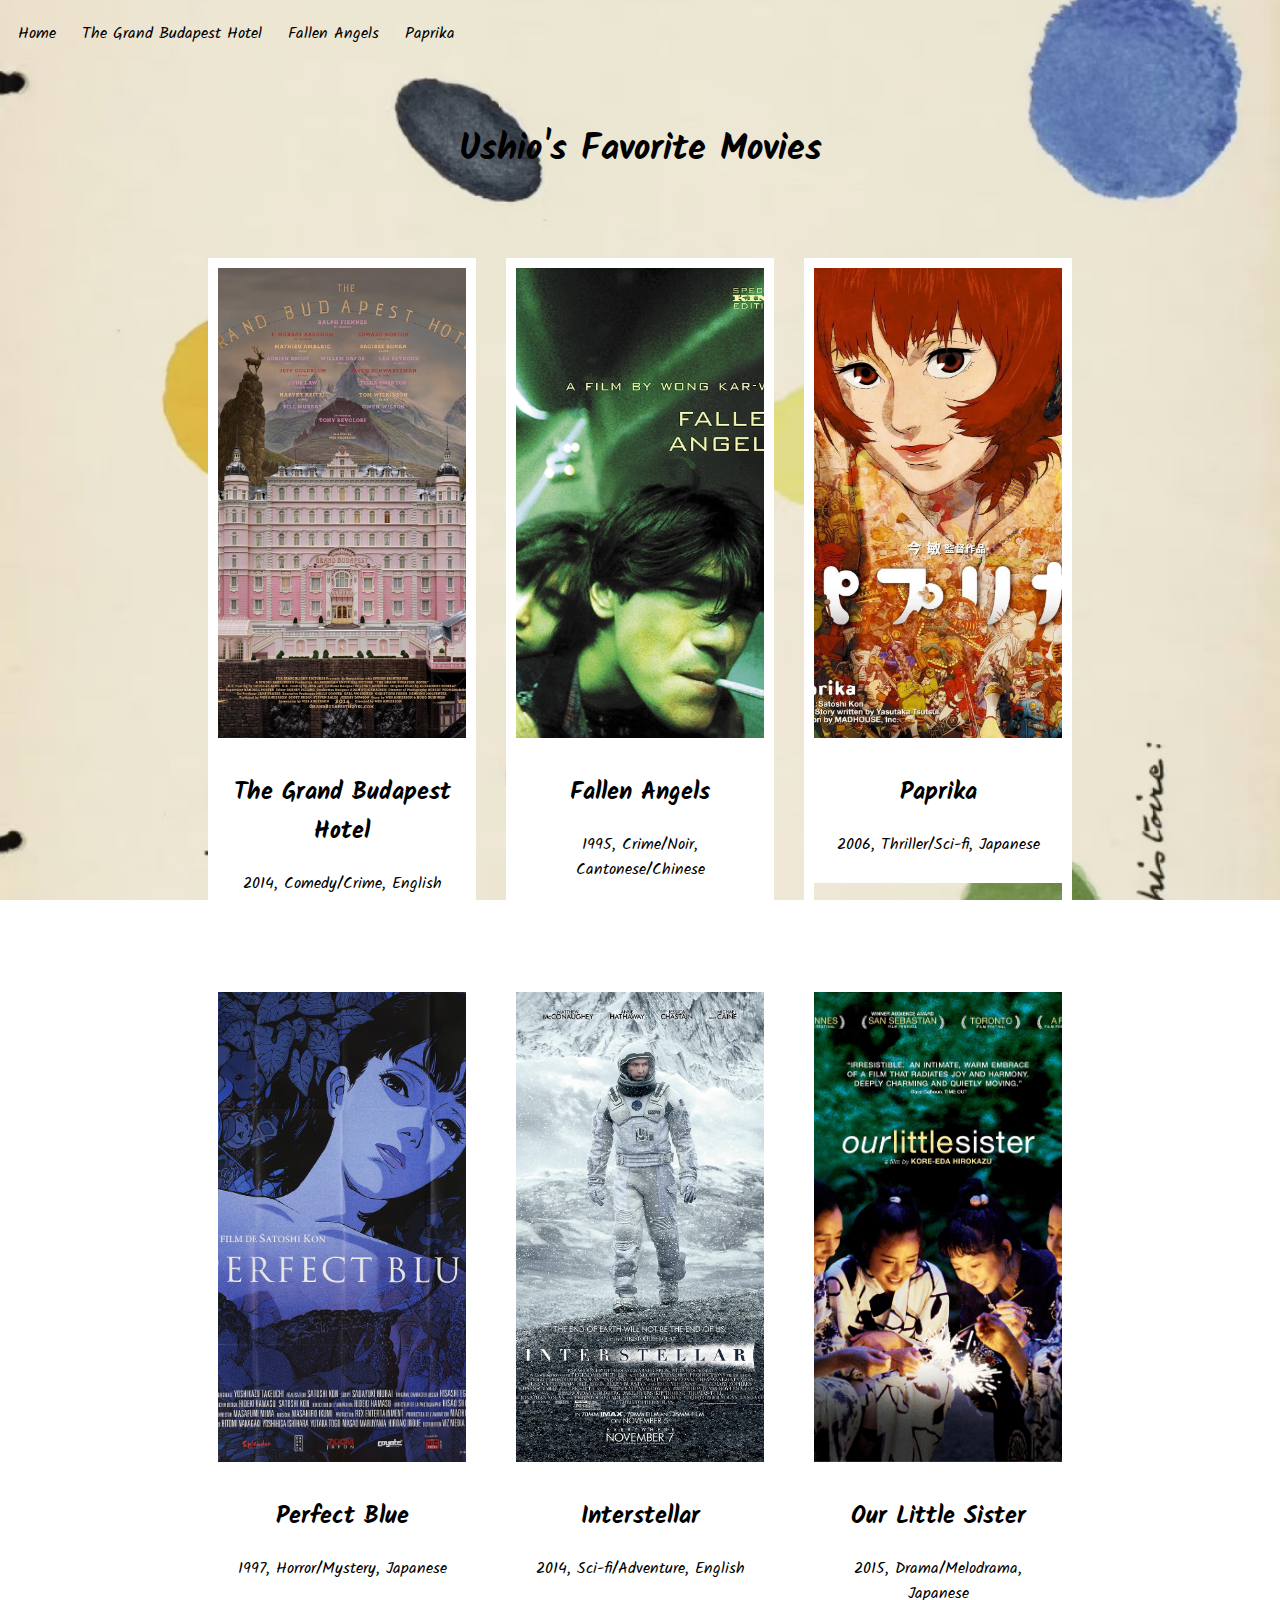
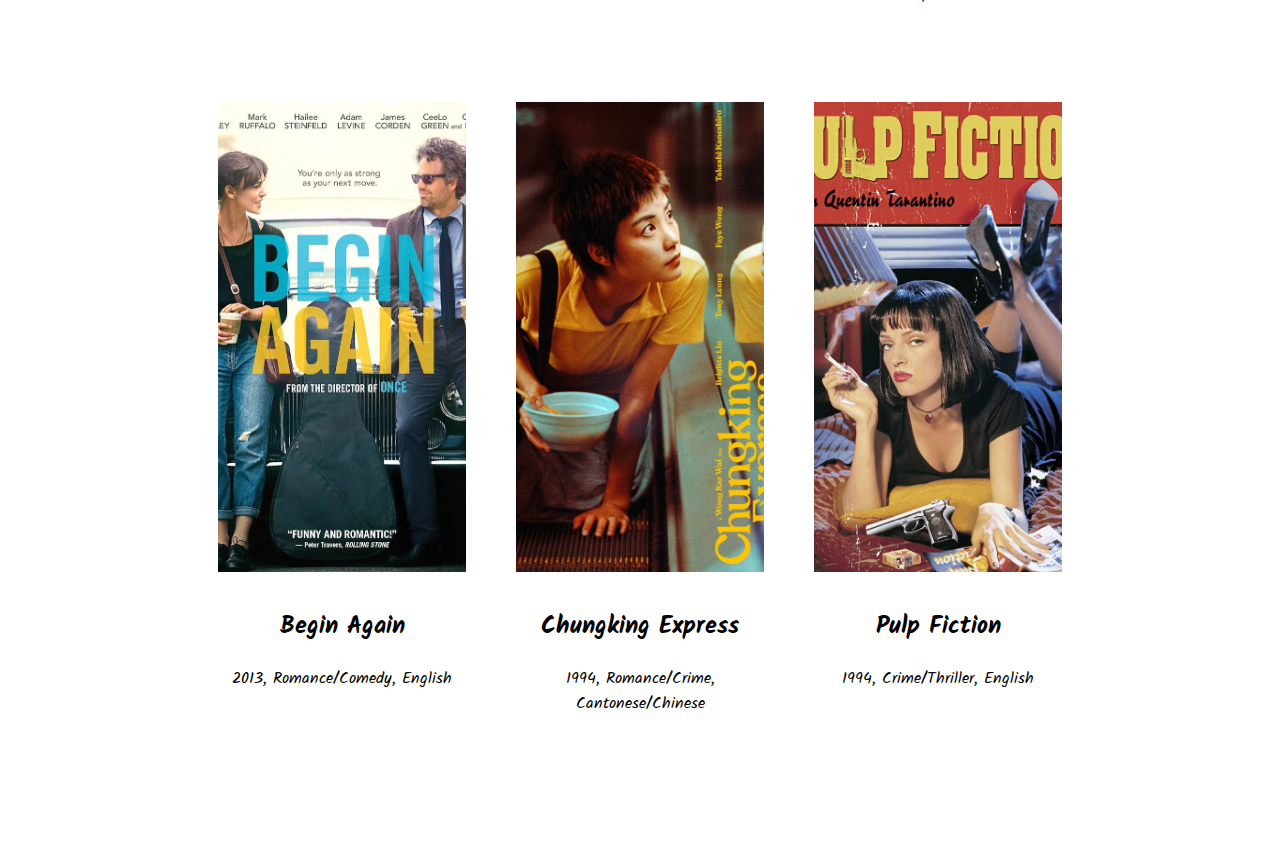
==== index.html @ 50b1ff5c "Add files via upload" ====
<!DOCTYPE html>
<html lang="en">
<head>
    <meta charset="UTF-8">
    <meta name="viewport" content="width=device-width, initial-scale=1.0">
    <title>Movie Archive</title>
    <link rel="stylesheet" href="css/style.css">
    <link rel="preconnect" href="https://fonts.googleapis.com">
    <link rel="preconnect" href="https://fonts.gstatic.com" crossorigin>
    <link href="https://fonts.googleapis.com/css2?family=Kalam&display=swap" rel="stylesheet">
</head>
<body>
    <nav>
        <ul>
            <li><a href="index.html">Home</a></li>
            <li><a href="grand-budapest.html">The Grand Budapest Hotel</a></li>
            <li><a href="fallen-angels.html">Fallen Angels</a></li>
            <li><a href="paprika.html">Paprika</a></li>
        </ul>
    </nav>

    <h2>Ushio's Favorite Movies</h2>

    <div class="movie-grid">
        <div class="movie">
            <div class="movie-img">
                <img src="img/TGBH.jpeg" alt="The Grand Budapest Hotel">
                <div class="movie-info">
                    <p>Set in a fictional European country in the 1930s, this film follows the misadventures of Gustave H, the devoted concierge of the luxurious Grand Budapest Hotel, and Zero Moustafa, his loyal lobby boy. The plot thickens when Gustave inherits a priceless painting, "Boy with Apple," after one of his wealthy lovers is mysteriously murdered, leading to a battle for a family fortune and a desperate chase across the continent.</p>
                </div>
            </div>
            <div class="movie-details">
                <h3>The Grand Budapest Hotel</h3>
                <p>2014, Comedy/Crime, English</p>
            </div>
        </div>

        <div class="movie">
            <div class="movie-img">
                <img src="img/FA.jpg" alt="Fallen Angels">
                <div class="movie-info">
                    <p>This film features two main stories: a hitman wanting to retire from his profession and his partner who is in love with him, and a mute man who falls for a woman tied to the underworld. Their stories unfold in the bustling streets of Hong Kong, exploring themes of loneliness, love, and the existential search for meaning in a chaotic world.</p>
                </div>
            </div>
            <div class="movie-details">
                <h3>Fallen Angels</h3>
                <p>1995, Crime/Noir, Cantonese/Chinese</p>
            </div>
        </div>

        <div class="movie">
            <div class="movie-img">
                <img src="img/paprika.jpeg" alt="Paprika">
                <div class="movie-info">
                    <p>In the near future, a revolutionary new psychotherapy treatment called dream therapy has been invented. A device called the "DC Mini" allows the user to view people's dreams. The theft of the device sets off a chain of events, blurring the lines between dreams and reality. Dr. Atsuko Chiba, under her alter-ego "Paprika," must delve into the dream world to retrieve the stolen technology.</p>
                </div>
            </div>
            <div class="movie-details">
                <h3>Paprika</h3>
                <p>2006, Thriller/Sci-fi, Japanese</p>
            </div>
        </div>

        <div class="movie">
            <div class="movie-img">
                <img src="img/PB.jpeg" alt="Perfect Blue">
                <div class="movie-info">
                    <p>Mima Kirigoe, a member of a pop-idol group called "CHAM!," decides to leave the group to pursue her acting career. As she becomes more immersed in her new role, reality and the world of her work start to blend. Mima finds herself tormented by her reflections and a stalker, as reality and illusion begin to merge, leading her into a downward spiral of paranoia and violence.</p>
                </div>
            </div>
            <div class="movie-details">
                <h3>Perfect Blue</h3>
                <p>1997, Horror/Mystery, Japanese</p>   
            </div>
        </div>

        <div class="movie">
            <div class="movie-img">
                <img src="img/Interstellar.jpg" alt="Interstellar">
                <div class="movie-info">
                    <p>In a future where Earth is ravaged by famine and dust storms, former NASA pilot Cooper is recruited for a critical mission: journey through a wormhole in search of a new habitable planet for humanity. Accompanied by a team of researchers, Cooper must navigate space, time, and the complex emotional ties to his family he leaves behind, as they confront the vast unknowns of interstellar travel.</p>
                </div>
            </div>
            <div class="movie-details">
                <h3>Interstellar</h3>
                <p>2014, Sci-fi/Adventure, English</p>
            </div>
        </div>

        <div class="movie">
            <div class="movie-img">
                <img src="img/ols.png" alt="Our Little Sister">
                <div class="movie-info">
                    <p>The film follows three sisters in their 20s who live together in Kamakura, Japan. Their lives are disrupted when they attend the funeral of their estranged father, where they meet their shy teenage half-sister, Suzu. On a whim, they invite her to live with them, and the four siblings form a close bond while grappling with their own individual struggles.</p>
                </div>
            </div>
            <div class="movie-details">
                <h3>Our Little Sister</h3>
                <p>2015, Drama/Melodrama, Japanese</p>
            </div>
        </div>

        <div class="movie">
            <div class="movie-img">
                <img src="img/ba.jpg" alt="Begin Again">
                <div class="movie-info">
                    <p>Set in New York City, the story revolves around Gretta, a young singer-songwriter, and Dan, a struggling record label executive. After Dan discovers Gretta performing in a bar, they collaborate to produce an album recorded in various public locations across the city, leading to a transformative journey for both.</p>
                </div>
            </div>
            <div class="movie-details">
                <h3>Begin Again</h3>
                <p>2013, Romance/Comedy, English</p>
            </div>
        </div>

        <div class="movie">
            <div class="movie-img">
                <img src="img/ce.jpeg" alt="Chungking Express">
                <div class="movie-info">
                    <p>This film tells two stories set in Hong Kong. The first involves a lovesick policeman mourning a breakup and his brief encounter with a mysterious drug smuggler. The second story follows another policeman who becomes infatuated with a woman at a local food stand, without realizing she is breaking into his apartment and subtly changing his life.</p>
                </div>
            </div>
            <div class="movie-details">
                <h3>Chungking Express</h3>
                <p>1994, Romance/Crime, Cantonese/Chinese</p>
            </div>
        </div>

        <div class="movie">
            <div class="movie-img">
                <img src="img/pf.jpeg" alt="Pulp Fiction">
                <div class="movie-info">
                    <p>A nonlinear narrative weaves together the intersecting stories of Los Angeles mobsters, small-time criminals, and a mysterious suitcase. The film includes the stories of a hitman duo, a boxer, a gangster's wife, and a pair of diner bandits, blending gritty violence with sharp humor and pop-culture references.</p>
                </div>
            </div>
            <div class="movie-details">
                <h3>Pulp Fiction</h3>
                <p>1994, Crime/Thriller, English</p>
            </div>
        </div>

    </div>

    <script src="js/script.js"></script>

    <footer>Created by Ushio with love</footer>
</body>
</html>
---- css/style.css ----
body {
    font-family: 'Kalam', cursive;
    background-image: url("../img/3.jpg");
    background-size: cover; 
    background-attachment: fixed; 
    background-position: center;
}

h2 {
    padding-top: 40px;
    text-align: center;
    color: black;
    font-size: 36px;
}

nav ul {
    list-style: none;
    text-align: left;
    padding: 0;
}

nav ul li {
    display: inline;
}

nav ul li a {
    text-decoration: none;
    color: black;
    padding: 5px 10px;
    display: inline-block;
}

.movie-grid {
    display: grid;
    grid-template-columns: repeat(3, 1fr);
    gap: 30px;
    padding-left: 200px;
    padding-right: 200px;
    padding-top: 50px;
}

.movie {
    border: 10px solid #ffffff;
    text-align: center; 
    margin-bottom: 20px; 
    position: relative; 
}

.movie img {
    width: 100%;
    height: 470px;
    object-fit: cover;
}

.movie-img {
    position: relative;
}

.movie-details {
    background-color: white; 
    padding: 10px; 
    margin-top: -75px;
}

.movie:hover .movie-info {
    display: block;
}

.movie img {
    transition: opacity 0.3s ease;
    display: block;
}

.movie-info {
    position: absolute;
    top: 0;
    left: 0;
    right: 0;
    bottom: 0;
    background: rgba(223, 223, 223, 0.7);
    color: black;
    display: flex;
    align-items: center;
    justify-content: center;
    text-align: center;
    padding: 20px;
    opacity: 0;
    z-index: 2;
}

.movie:hover .movie-info {
    opacity: 1;
}

.movie:hover img {
    opacity: 0.3;
}

.photo-gallery {
    display: flex;
    align-items: center;
    justify-content: center;
    overflow: hidden;
    margin-bottom: 100px;
}

.gallery-container {
    display: flex;
    overflow-x: auto;
    scroll-behavior: smooth;
}

.gallery-item {
    flex: 0 0 50%; 
    max-width: 50%;
    box-sizing: border-box;
    padding: 50px; 
}

.gallery-item img {
    width: 100%; 
    height: auto;
    display: block;
}

.scroll-arrow {
    cursor: pointer;
    border: none;
    padding: 10px 20px;
    background: none;
    font-size: 36px;
}

.scroll-arrow:hover {
    color: rgb(79, 110, 194);
}

.movie-individual {
    margin-bottom: 50px;
}

.movie-individual p {
    text-align: center;
    font-size: 20px;
    margin-left: 100px;
    margin-right: 100px;
}

h3 {
    text-align: center;
    font-size: 24px;
    margin-top: 100px;
    margin-bottom: 20px;
}

iframe {
    display: block;
    margin: auto;
    margin-top: 40px;
}

footer {
    text-align: center;
    color:#ffffff;
    margin-top: 50px;
    margin-bottom: 10px;
    font-size: 18px;
}

.container {
    display: flex;
    justify-content: space-between; /* Spreads the columns evenly */
    margin-top: 10px;
}

.column {
    flex: 1; /* Assigns equal width to both columns */
    padding: 10px; /* Add some space inside each column */
    /* Add additional styling as needed */
}
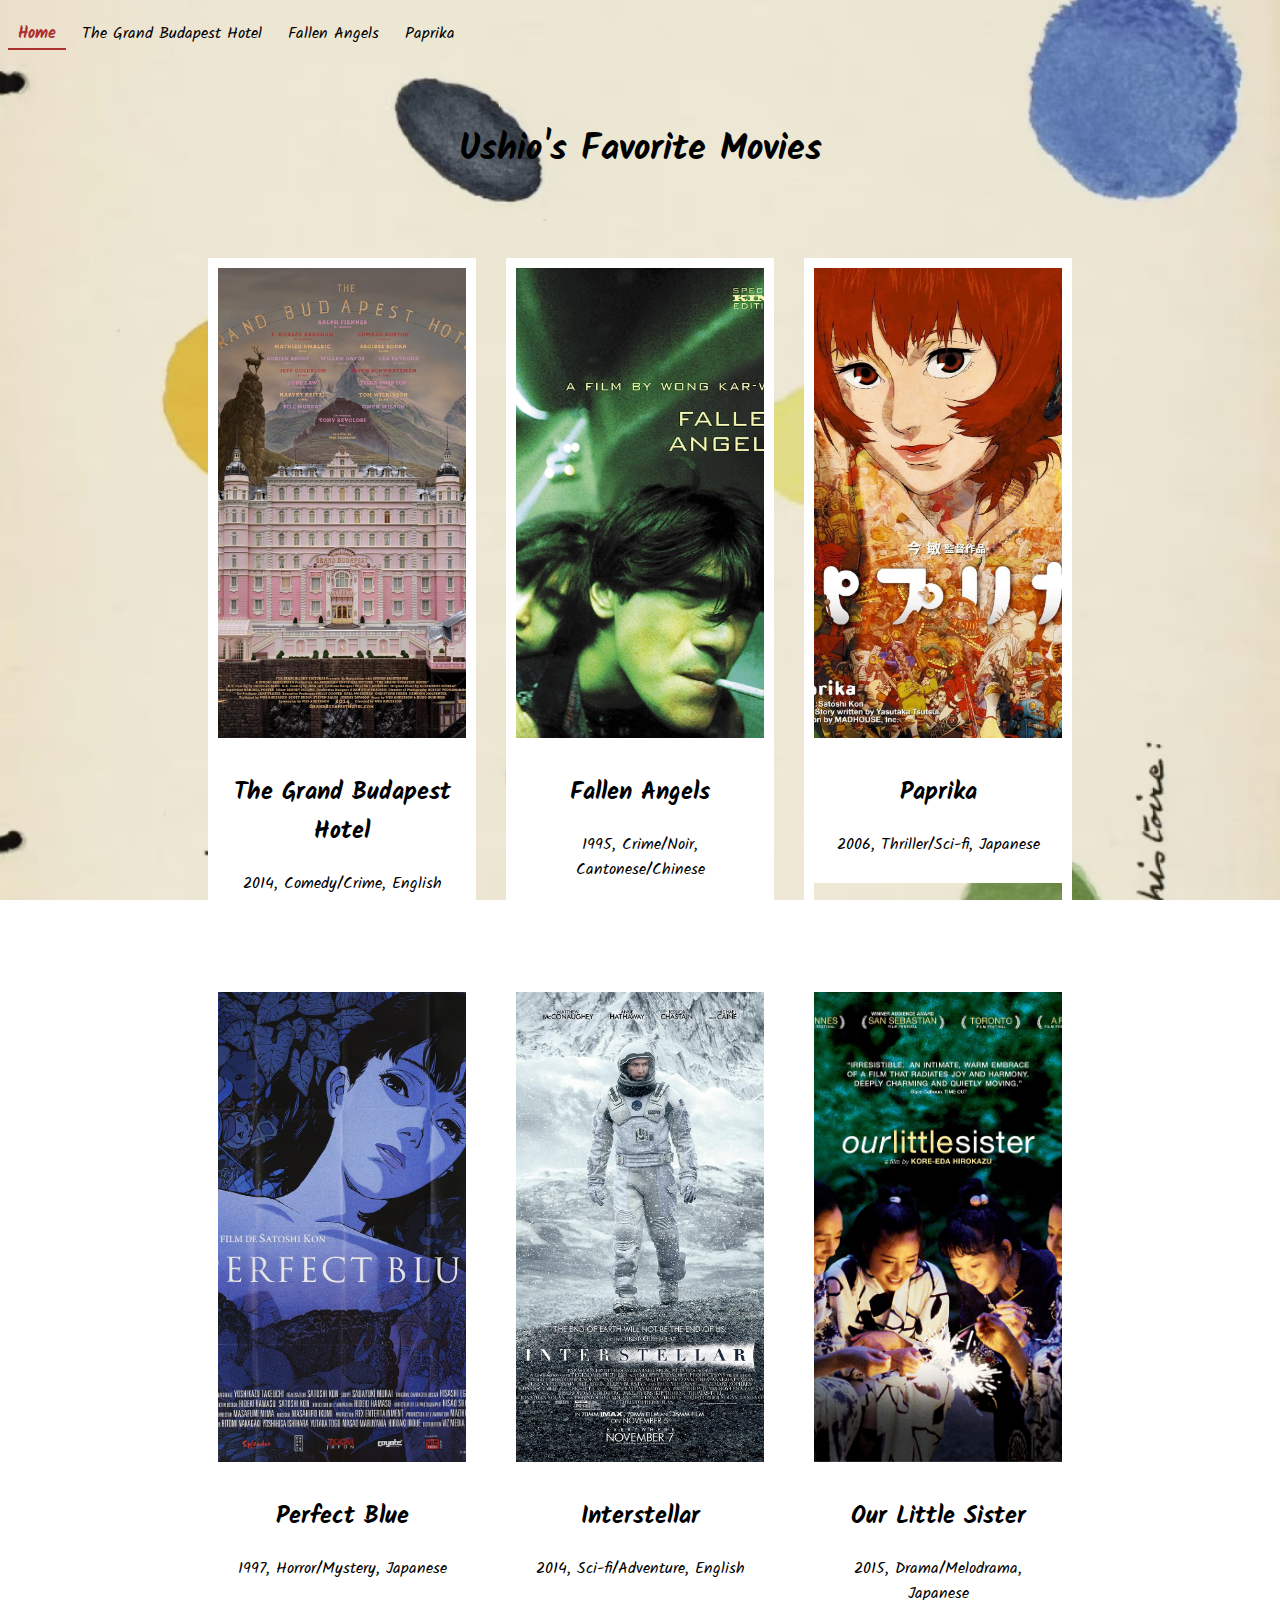
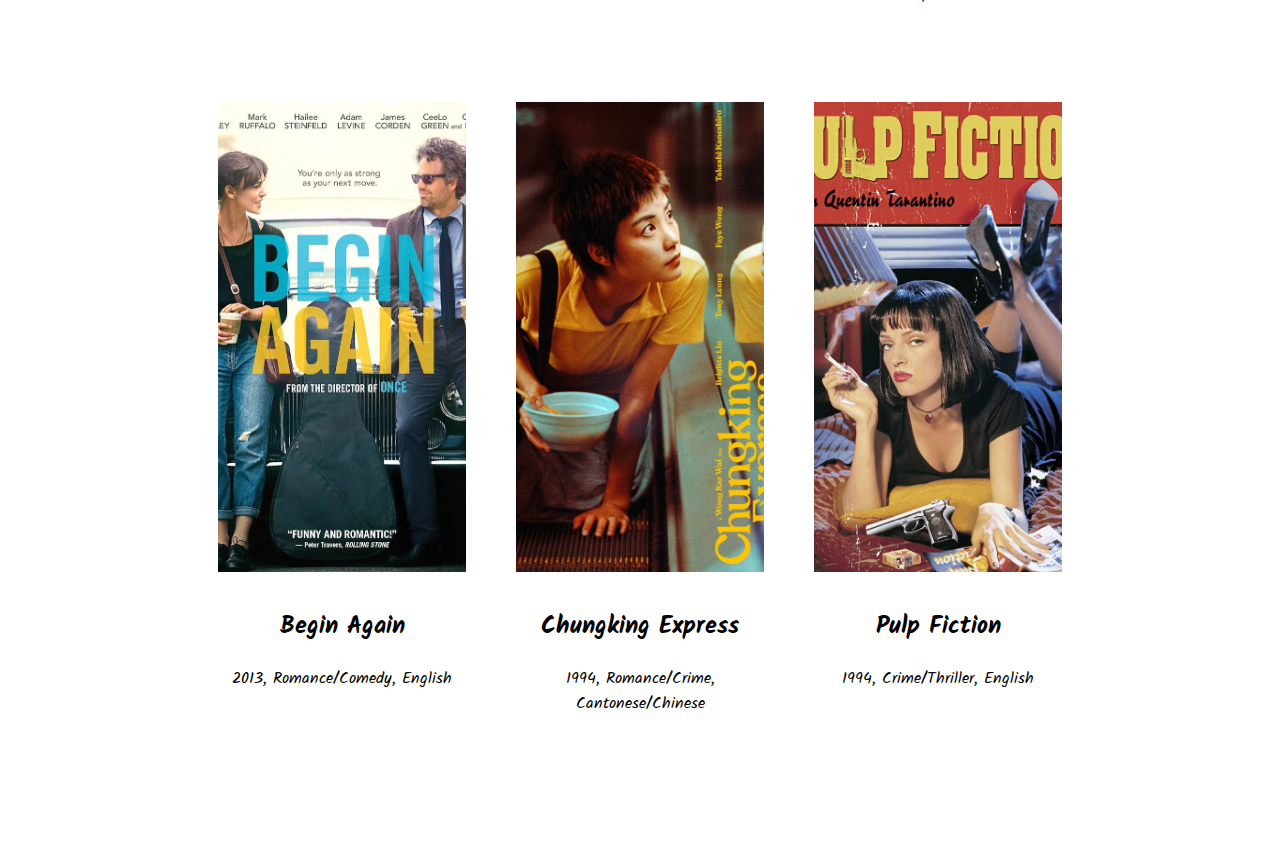
==== commit bb04dfbe: "Add files via upload" ====
--- a/index.html
+++ b/index.html
@@ -12,7 +12,7 @@
 <body>
     <nav>
         <ul>
-            <li><a href="index.html">Home</a></li>
+            <li><a href="index.html" class="active">Home</a></li>
             <li><a href="grand-budapest.html">The Grand Budapest Hotel</a></li>
             <li><a href="fallen-angels.html">Fallen Angels</a></li>
             <li><a href="paprika.html">Paprika</a></li>
--- a/css/style.css
+++ b/css/style.css
@@ -28,6 +28,13 @@
     color: black;
     padding: 5px 10px;
     display: inline-block;
+}
+
+nav ul li a.active {
+    color: rgb(172, 48, 48);
+    border-bottom: 2px solid rgb(172, 48, 48); 
+    padding-bottom: 2px;
+    font-weight: bold;
 }
 
 .movie-grid {
@@ -169,12 +176,11 @@
 
 .container {
     display: flex;
-    justify-content: space-between; /* Spreads the columns evenly */
+    justify-content: space-between;
     margin-top: 10px;
 }
 
 .column {
-    flex: 1; /* Assigns equal width to both columns */
-    padding: 10px; /* Add some space inside each column */
-    /* Add additional styling as needed */
+    flex: 1;
+    padding: 10px; 
 }
